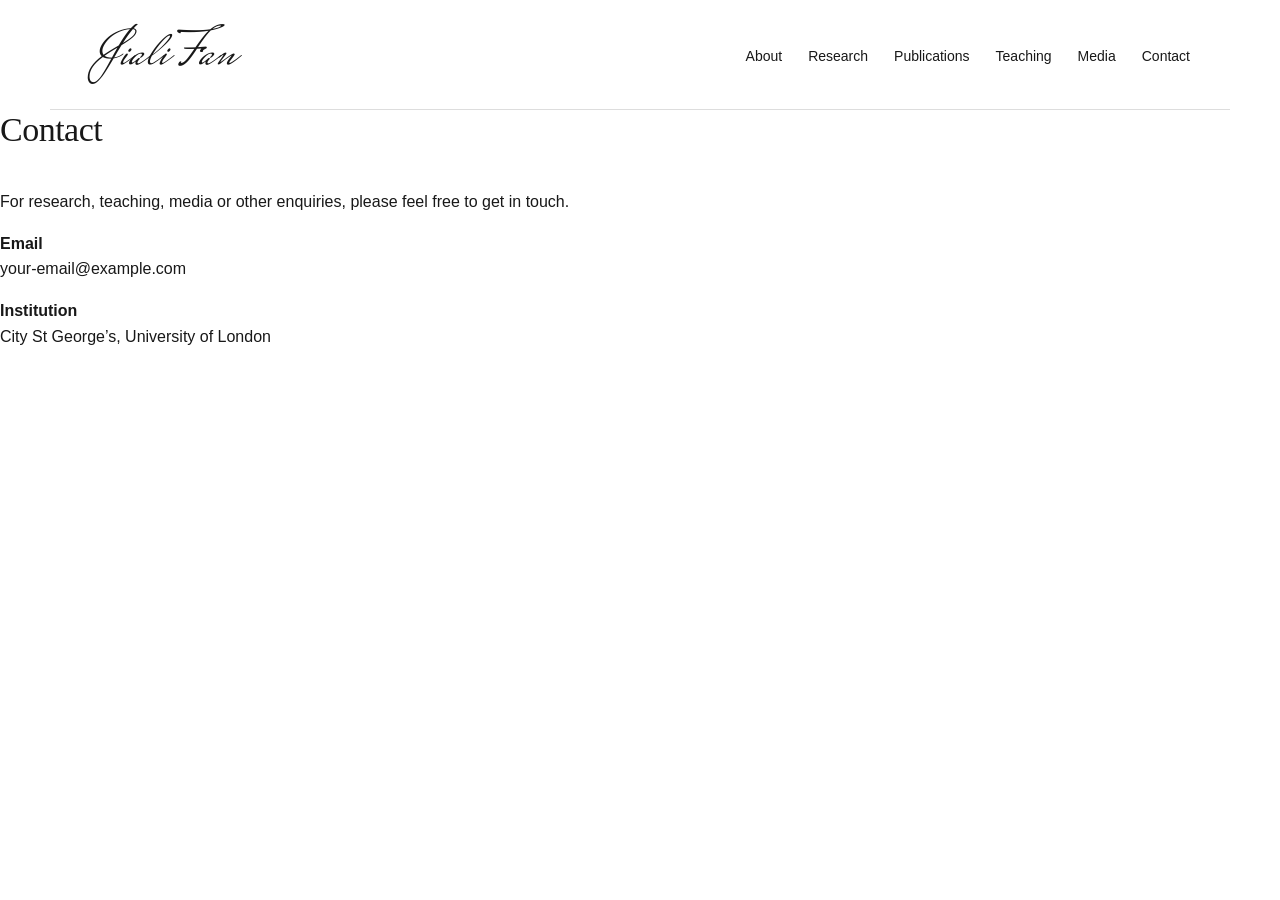
==== contact.html @ 418288d6 "Create contact.html" ====
<!DOCTYPE html>
<html lang="en">

<head>
  <meta charset="UTF-8">
  <meta name="viewport" content="width=device-width, initial-scale=1.0">
  <title>Contact | Jiali Fan</title>

  <link rel="preconnect" href="https://fonts.googleapis.com">
  <link rel="preconnect" href="https://fonts.gstatic.com" crossorigin>
  <link href="https://fonts.googleapis.com/css2?family=Mrs+Saint+Delafield&display=swap" rel="stylesheet">

  <link rel="stylesheet" href="styles.css">
</head>

<body>

  <header class="site-header">
    <a class="site-name" href="index.html">Jiali Fan</a>

    <nav>
      <a href="index.html">About</a>
      <a href="research.html">Research</a>
      <a href="publications.html">Publications</a>
      <a href="teaching.html">Teaching</a>
      <a href="media.html">Media</a>
      <a href="contact.html">Contact</a>
    </nav>
  </header>

  <main class="contact-page">

    <h1 class="page-title">Contact</h1>

    <div class="contact-content">

      <p>
        For research, teaching, media or other enquiries, please feel free to get in touch.
      </p>

      <p>
        <strong>Email</strong><br>
        your-email@example.com
      </p>

      <p>
        <strong>Institution</strong><br>
        City St George’s, University of London
      </p>

    </div>

  </main>

</body>
</html>
---- styles.css ----
@import url('https://fonts.googleapis.com/css2?family=Mrs+Saint+Delafield&display=swap');

/* =========================
   GLOBAL
========================= */

* {
  box-sizing: border-box;
}

html {
  scroll-behavior: smooth;
}

body {
  margin: 0;
  background: #ffffff;
  color: #181818;
  font-family: "Helvetica Neue", Helvetica, Arial, sans-serif;
  font-size: 16px;
  line-height: 1.6;
}

a {
  color: inherit;
}


/* =========================
   HEADER
========================= */

.site-header {
  max-width: 1180px;
  margin: 0 auto;
  padding: 28px 40px 24px;

  display: flex;
  justify-content: space-between;
  align-items: center;
  gap: 40px;

  border-bottom: 1px solid #dddddd;
}

.site-name {
  font-family: "Mrs Saint Delafield", cursive;
  font-size: 52px;
  font-style: normal;
  font-weight: 400;
  line-height: 1.1;

  text-decoration: none;
  white-space: nowrap;
}

nav {
  display: flex;
  align-items: center;
  gap: 26px;
  flex-wrap: wrap;
}

nav a {
  font-size: 14px;
  text-decoration: none;
}

nav a:hover {
  text-decoration: underline;
}


/* =========================
   ABOUT / HOME
========================= */

.about-page {
  max-width: 1180px;
  margin: 0 auto;
  padding: 65px 40px 110px;
}

.about-layout {
  display: grid;
  grid-template-columns: 40% 1fr;
  gap: 65px;
  align-items: start;
}

.about-photo img {
  width: 100%;
  height: auto;
  display: block;
}

.about-text {
  padding-top: 4px;
}

.about-text h1 {
  margin: 0 0 30px;

  font-size: 38px;
  font-weight: 400;
  line-height: 1.1;
  letter-spacing: -0.5px;
}

.about-text p {
  max-width: 610px;
  margin: 0 0 22px;

  font-size: 16px;
  line-height: 1.72;
}


/* =========================
   RESEARCH
========================= */

.research-page {
  max-width: 1180px;
  margin: 0 auto;
  padding: 65px 40px 110px;
}
.research-page-title {
  margin: 0 0 36px;
  font-family: Georgia, "Times New Roman", serif;
  font-size: 34px;
  font-weight: 400;
  line-height: 1.15;
  letter-spacing: -0.5px;
}

.research-grid {
  display: grid;
  grid-template-columns: repeat(2, 1fr);
  gap: 22px;
}

.research-card {
  min-height: 300px;
  padding: 34px 36px;

  background: #f7f6f2;
  border: none;

  position: relative;

  display: flex;
  flex-direction: column;

  transition: background 0.2s ease;
}

.research-card:hover {
  background: #f1efe9;
}

.research-card h2 {
  margin: 0;
  padding-right: 0;

  max-width: 360px;

  font-family: Georgia, "Times New Roman", serif;
  font-size: 27px;
  font-weight: 400;
  line-height: 1.18;
  letter-spacing: -0.4px;
}

.research-card p {
  margin: auto 0 0;
  max-width: 420px;

  font-size: 14px;
  line-height: 1.72;
  color: #444444;
}


/* =========================
   MOBILE
========================= */

@media (max-width: 800px) {

  .site-header {
    padding: 24px 22px 20px;
    display: block;
  }

  .site-name {
    display: inline-block;
    margin-bottom: 18px;
    font-size: 46px;
  }

  nav {
    gap: 12px 18px;
  }

  .about-page,
  .research-page {
    padding: 42px 22px 80px;
  }

  .about-layout {
    grid-template-columns: 1fr;
    gap: 38px;
  }

  .about-text h1 {
    font-size: 34px;
  }

  .research-grid {
    grid-template-columns: 1fr;
    gap: 18px;
  }

  .research-card {
    min-height: 260px;
    padding: 30px;
  }

  .research-card h2 {
    font-size: 24px;
    padding-right: 0;
  }

  .research-card::after {
    top: 31px;
    right: 30px;
  }
}
/* =========================
   PUBLICATIONS
========================= */

.publications-page {
  max-width: 1180px;
  margin: 0 auto;
  padding: 65px 40px 110px;
}

.page-title {
  margin: 0 0 45px;

  font-family: Georgia, "Times New Roman", serif;
  font-size: 34px;
  font-weight: 400;
  line-height: 1.15;
  letter-spacing: -0.5px;
}

.publication-list {
  border-top: 1px solid #dddddd;
}

.publication-item {
  display: grid;
  grid-template-columns: 110px 1fr;
  gap: 45px;

  padding: 28px 0 32px;
  border-bottom: 1px solid #dddddd;
}

.publication-year {
  font-size: 14px;
  color: #666666;
}

.publication-details h2 {
  margin: 0 0 8px;

  font-family: Georgia, "Times New Roman", serif;
  font-size: 20px;
  font-weight: 400;
  line-height: 1.35;
}

.publication-meta {
  margin: 0;
  font-size: 14px;
  line-height: 1.6;
  color: #555555;
}


/* MOBILE */

@media (max-width: 800px) {

  .publications-page {
    padding: 42px 22px 80px;
  }

  .page-title {
    font-size: 30px;
    margin-bottom: 34px;
  }

  .publication-item {
    grid-template-columns: 1fr;
    gap: 8px;
    padding: 24px 0 28px;
  }

  .publication-details h2 {
    font-size: 19px;
  }
}
/* =========================
   PUBLICATIONS PAGE
========================= */

.publications-page {
  max-width: 1180px;
  margin: 0 auto;
  padding: 65px 40px 110px;
}

.page-title {
  margin: 0 0 40px;

  font-family: Georgia, "Times New Roman", serif;
  font-size: 34px;
  font-weight: 400;
  line-height: 1.15;
  letter-spacing: -0.5px;
}

.publication-list {
  width: 100%;
  border-top: 1px solid #dddddd;
}

.publication-item {
  display: grid;
  grid-template-columns: 90px minmax(0, 1fr);
  gap: 45px;

  padding: 30px 0;
  border-bottom: 1px solid #dddddd;
}

.publication-year {
  font-size: 14px;
  color: #666666;
  padding-top: 3px;
}

.publication-details h2 {
  margin: 0 0 8px;

  font-family: Georgia, "Times New Roman", serif;
  font-size: 20px;
  font-weight: 400;
  line-height: 1.35;
}

.publication-meta {
  margin: 0;
  font-size: 14px;
  line-height: 1.6;
  color: #555555;
}

@media (max-width: 800px) {

  .publications-page {
    padding: 42px 22px 80px;
  }

  .page-title {
    font-size: 30px;
    margin-bottom: 32px;
  }

  .publication-item {
    grid-template-columns: 1fr;
    gap: 8px;
    padding: 25px 0;
  }
}
/* =========================
   TEACHING PAGE
========================= */

.teaching-page {
  max-width: 1180px;
  margin: 0 auto;
  padding: 65px 40px 110px;
}

.teaching-list {
  border-top: 1px solid #dddddd;
}

.teaching-item {
  display: grid;
  grid-template-columns: 220px minmax(0, 1fr);
  gap: 55px;

  padding: 34px 0 38px;
  border-bottom: 1px solid #dddddd;
}

.teaching-item h2 {
  margin: 0;

  font-family: Georgia, "Times New Roman", serif;
  font-size: 20px;
  font-weight: 400;
  line-height: 1.35;
}

.teaching-item p {
  margin: 0;
  max-width: 650px;

  font-size: 15px;
  line-height: 1.7;
  color: #444444;
}


/* MOBILE */

@media (max-width: 800px) {

  .teaching-page {
    padding: 42px 22px 80px;
  }

  .teaching-item {
    grid-template-columns: 1fr;
    gap: 12px;
    padding: 28px 0 32px;
  }
}
/* =========================
   MEDIA PAGE
========================= */

.media-page {
  max-width: 1180px;
  margin: 0 auto;
  padding: 65px 40px 110px;
}

.media-list {
  border-top: 1px solid #dddddd;
}

.media-item {
  display: grid;
  grid-template-columns: 220px minmax(0, 1fr);
  gap: 55px;

  padding: 34px 0 38px;
  border-bottom: 1px solid #dddddd;
}

.media-item h2 {
  margin: 0;

  font-family: Georgia, "Times New Roman", serif;
  font-size: 20px;
  font-weight: 400;
  line-height: 1.35;
}

.media-item p {
  margin: 0;
  max-width: 650px;

  font-size: 15px;
  line-height: 1.7;
  color: #444444;
}


/* MOBILE */

@media (max-width: 800px) {

  .media-page {
    padding: 42px 22px 80px;
  }

  .media-item {
    grid-template-columns: 1fr;
    gap: 12px;
    padding: 28px 0 32px;
  }
}
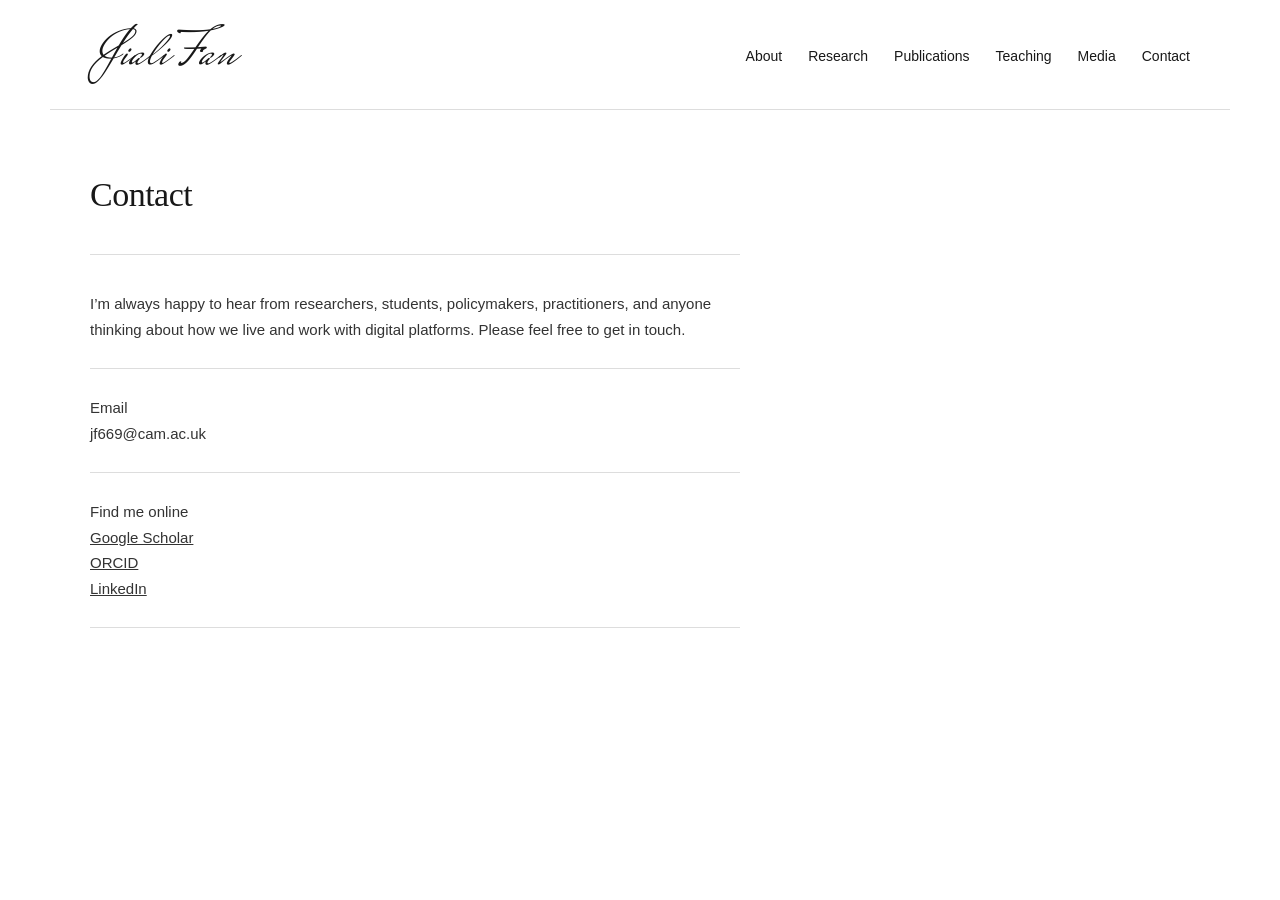
==== commit 446b35ef: "Update contact.html" ====
--- a/contact.html
+++ b/contact.html
@@ -34,23 +34,40 @@
 
     <div class="contact-content">
 
-      <p>
-        For research, teaching, media or other enquiries, please feel free to get in touch.
-      </p>
+  <p>
+    I’m always happy to hear from researchers, students, policymakers,
+    practitioners, and anyone thinking about how we live and work with
+    digital platforms. Please feel free to get in touch.
+  </p>
 
-      <p>
-        <strong>Email</strong><br>
-        your-email@example.com
-      </p>
+  <p>
+    <strong>Email</strong><br>
+    jf669@cam.ac.uk
+  </p>
 
-      <p>
-        <strong>Institution</strong><br>
-        City St George’s, University of London
-      </p>
+  <p>
+    <strong>Find me online</strong><br>
 
-    </div>
+    <a href="https://scholar.google.com/citations?user=V_Uys44AAAAJ&hl=en"
+       target="_blank"
+       rel="noopener noreferrer">
+      Google Scholar
+    </a>
+    <br>
 
-  </main>
+    <a href="https://orcid.org/0000-0003-2521-6687"
+       target="_blank"
+       rel="noopener noreferrer">
+      ORCID
+    </a>
+    <br>
 
-</body>
-</html>
+    <a href="https://www.linkedin.com/in/jiali-fan-758534140/"
+       target="_blank"
+       rel="noopener noreferrer">
+      LinkedIn
+    </a>
+
+  </p>
+
+</div>
--- a/styles.css
+++ b/styles.css
@@ -454,35 +454,226 @@
   padding: 65px 40px 110px;
 }
 
-.media-list {
+.media-section {
+  margin-top: 55px;
+}
+
+.media-section:first-of-type {
+  margin-top: 0;
+}
+
+.media-section-title {
+  margin: 0 0 28px;
+  padding-bottom: 15px;
+
+  border-bottom: 1px solid #dddddd;
+
+  font-family: Georgia, "Times New Roman", serif;
+  font-size: 23px;
+  font-weight: 400;
+  line-height: 1.3;
+}
+
+
+/* MEDIA & COMMENTARY */
+
+.commentary-grid {
+  display: grid;
+  grid-template-columns: repeat(3, 1fr);
+  gap: 35px;
+}
+
+.commentary-card {
+  min-height: 285px;
+
+  display: flex;
+  flex-direction: column;
+}
+
+.media-label {
+  margin: 0 0 16px;
+
+  font-size: 12px;
+  line-height: 1.5;
+  text-transform: uppercase;
+  letter-spacing: 0.7px;
+  color: #777777;
+}
+
+.commentary-card h3,
+.engagement-card h3 {
+  margin: 0 0 17px;
+
+  font-family: Georgia, "Times New Roman", serif;
+  font-size: 20px;
+  font-weight: 400;
+  line-height: 1.35;
+}
+
+.commentary-card h3 a {
+  color: inherit;
+  text-decoration: none;
+}
+
+.commentary-card h3 a:hover {
+  text-decoration: underline;
+  text-decoration-thickness: 1px;
+  text-underline-offset: 4px;
+}
+
+.commentary-card p:not(.media-label) {
+  margin: 0 0 20px;
+
+  font-size: 14px;
+  line-height: 1.7;
+  color: #444444;
+}
+
+.media-link {
+  margin-top: auto;
+
+  width: fit-content;
+
+  font-size: 13px;
+  color: #181818;
+  text-decoration: none;
+}
+
+.media-link:hover {
+  text-decoration: underline;
+  text-underline-offset: 4px;
+}
+
+.muted-link {
+  color: #888888;
+}
+
+
+/* TALKS & PUBLIC ENGAGEMENT */
+
+.public-engagement {
+  margin-top: 85px;
+}
+
+.engagement-grid {
+  display: grid;
+  grid-template-columns: repeat(3, 1fr);
+  gap: 28px;
+}
+
+.engagement-card {
+  display: flex;
+  flex-direction: column;
+}
+
+.engagement-card img {
+  width: 100%;
+  height: 230px;
+
+  display: block;
+  object-fit: cover;
+
+  margin-bottom: 23px;
+}
+
+.engagement-text {
+  padding-right: 8px;
+}
+
+.engagement-card p:not(.media-label) {
+  margin: 0;
+
+  font-size: 14px;
+  line-height: 1.7;
+  color: #444444;
+}
+
+
+/* =========================
+   MEDIA — TABLET
+========================= */
+
+@media (max-width: 950px) {
+
+  .commentary-grid {
+    grid-template-columns: 1fr 1fr;
+  }
+
+  .engagement-grid {
+    grid-template-columns: 1fr 1fr;
+  }
+}
+
+
+/* =========================
+   MEDIA — MOBILE
+========================= */
+
+@media (max-width: 800px) {
+
+  .media-page {
+    padding: 42px 22px 80px;
+  }
+
+  .media-section {
+    margin-top: 45px;
+  }
+
+  .public-engagement {
+    margin-top: 65px;
+  }
+
+  .commentary-grid,
+  .engagement-grid {
+    grid-template-columns: 1fr;
+  }
+
+  .commentary-card {
+    min-height: auto;
+    padding-bottom: 30px;
+    border-bottom: 1px solid #eeeeee;
+  }
+
+  .media-link {
+    margin-top: 10px;
+  }
+
+  .engagement-card {
+    margin-bottom: 25px;
+  }
+
+  .engagement-card img {
+    height: auto;
+  }
+}
+/* =========================
+   CONTACT PAGE
+========================= */
+
+.contact-page {
+  max-width: 1180px;
+  margin: 0 auto;
+  padding: 65px 40px 110px;
+}
+
+.contact-content {
+  max-width: 650px;
+  padding-top: 10px;
   border-top: 1px solid #dddddd;
 }
 
-.media-item {
-  display: grid;
-  grid-template-columns: 220px minmax(0, 1fr);
-  gap: 55px;
-
-  padding: 34px 0 38px;
+.contact-content p {
+  margin: 0;
+  padding: 26px 0;
   border-bottom: 1px solid #dddddd;
-}
-
-.media-item h2 {
-  margin: 0;
-
-  font-family: Georgia, "Times New Roman", serif;
-  font-size: 20px;
-  font-weight: 400;
-  line-height: 1.35;
-}
-
-.media-item p {
-  margin: 0;
-  max-width: 650px;
 
   font-size: 15px;
   line-height: 1.7;
-  color: #444444;
+  color: #333333;
+}
+
+.contact-content strong {
+  font-weight: 500;
 }
 
 
@@ -490,13 +681,35 @@
 
 @media (max-width: 800px) {
 
-  .media-page {
+  .contact-page {
     padding: 42px 22px 80px;
   }
-
-  .media-item {
-    grid-template-columns: 1fr;
-    gap: 12px;
-    padding: 28px 0 32px;
-  }
-}
+}
+.publication-details h2 a {
+  color: inherit;
+  text-decoration: none;
+}
+
+.publication-details h2 a:hover {
+  text-decoration: underline;
+  text-decoration-thickness: 1px;
+  text-underline-offset: 4px;
+}
+.teaching-modules {
+  margin: 18px 0 0;
+  padding: 0;
+  list-style: none;
+}
+
+.teaching-modules li {
+  margin: 0;
+  padding: 9px 0;
+  border-bottom: 1px solid #eeeeee;
+
+  font-size: 15px;
+  line-height: 1.6;
+}
+
+.teaching-modules li:last-child {
+  border-bottom: none;
+}
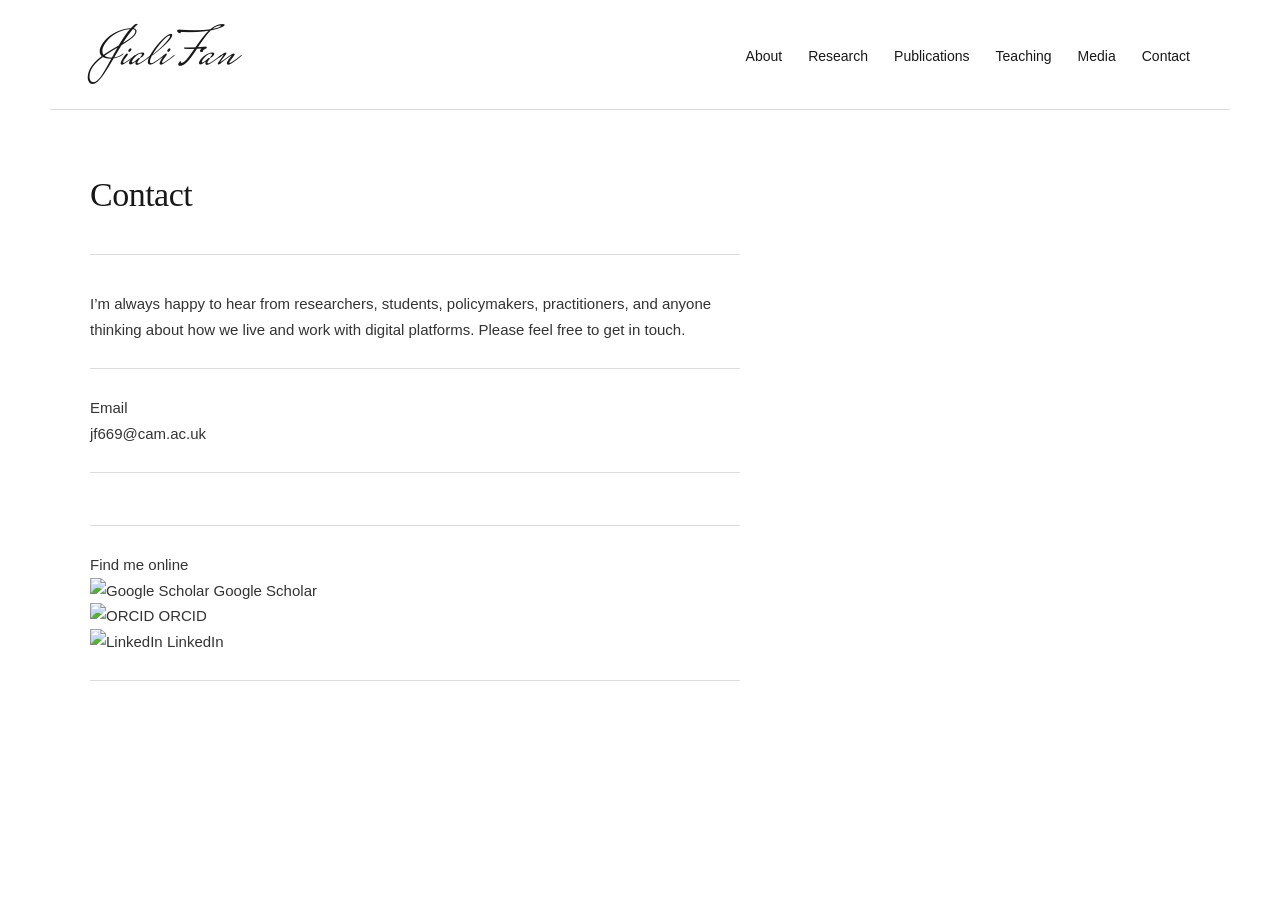
==== commit 54fd4799: "Update contact.html" ====
--- a/contact.html
+++ b/contact.html
@@ -46,28 +46,34 @@
   </p>
 
   <p>
-    <strong>Find me online</strong><br>
+    <p class="profile-links">
+  <strong>Find me online</strong><br>
 
-    <a href="https://scholar.google.com/citations?user=V_Uys44AAAAJ&hl=en"
-       target="_blank"
-       rel="noopener noreferrer">
-      Google Scholar
-    </a>
-    <br>
+  <a href="https://scholar.google.com/citations?user=V_Uys44AAAAJ&hl=en"
+     target="_blank"
+     rel="noopener noreferrer">
+    <img src="https://cdn.simpleicons.org/googlescholar"
+         alt="Google Scholar">
+    Google Scholar
+  </a>
 
-    <a href="https://orcid.org/0000-0003-2521-6687"
-       target="_blank"
-       rel="noopener noreferrer">
-      ORCID
-    </a>
-    <br>
+  <br>
 
-    <a href="https://www.linkedin.com/in/jiali-fan-758534140/"
-       target="_blank"
-       rel="noopener noreferrer">
-      LinkedIn
-    </a>
+  <a href="https://orcid.org/0000-0003-2521-6687"
+     target="_blank"
+     rel="noopener noreferrer">
+    <img src="https://cdn.simpleicons.org/orcid"
+         alt="ORCID">
+    ORCID
+  </a>
 
-  </p>
+  <br>
 
-</div>
+  <a href="https://www.linkedin.com/in/jiali-fan-758534140/"
+     target="_blank"
+     rel="noopener noreferrer">
+    <img src="https://cdn.simpleicons.org/linkedin"
+         alt="LinkedIn">
+    LinkedIn
+  </a>
+</p>
--- a/styles.css
+++ b/styles.css
@@ -713,3 +713,12 @@
 .teaching-modules li:last-child {
   border-bottom: none;
 }
+.contact-content a {
+  color: inherit;
+  text-decoration: none;
+}
+
+.contact-content a:hover {
+  text-decoration: underline;
+  text-underline-offset: 4px;
+}
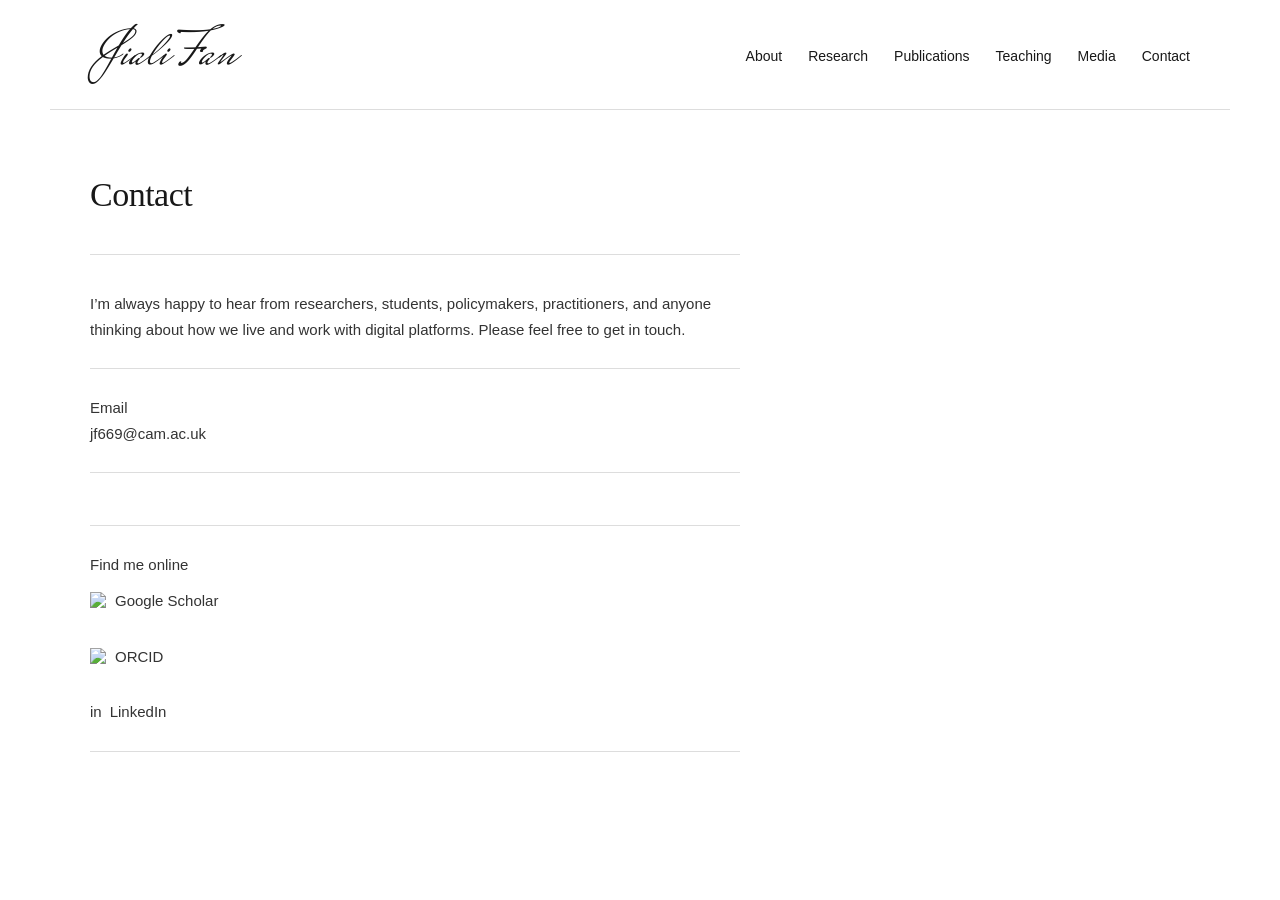
==== commit 3ea0eea8: "Update contact.html" ====
--- a/contact.html
+++ b/contact.html
@@ -70,10 +70,10 @@
   <br>
 
   <a href="https://www.linkedin.com/in/jiali-fan-758534140/"
-     target="_blank"
-     rel="noopener noreferrer">
-    <img src="https://cdn.simpleicons.org/linkedin"
-         alt="LinkedIn">
-    LinkedIn
+   target="_blank"
+   rel="noopener noreferrer">
+  <span class="linkedin-icon">in</span>
+  LinkedIn
+</a>
   </a>
 </p>
--- a/styles.css
+++ b/styles.css
@@ -722,3 +722,24 @@
   text-decoration: underline;
   text-underline-offset: 4px;
 }
+.profile-links a {
+  display: inline-flex;
+  align-items: center;
+  gap: 8px;
+
+  margin-top: 10px;
+
+  color: inherit;
+  text-decoration: none;
+}
+
+.profile-links a:hover {
+  text-decoration: underline;
+  text-underline-offset: 4px;
+}
+
+.profile-links img {
+  width: 17px;
+  height: 17px;
+  object-fit: contain;
+}
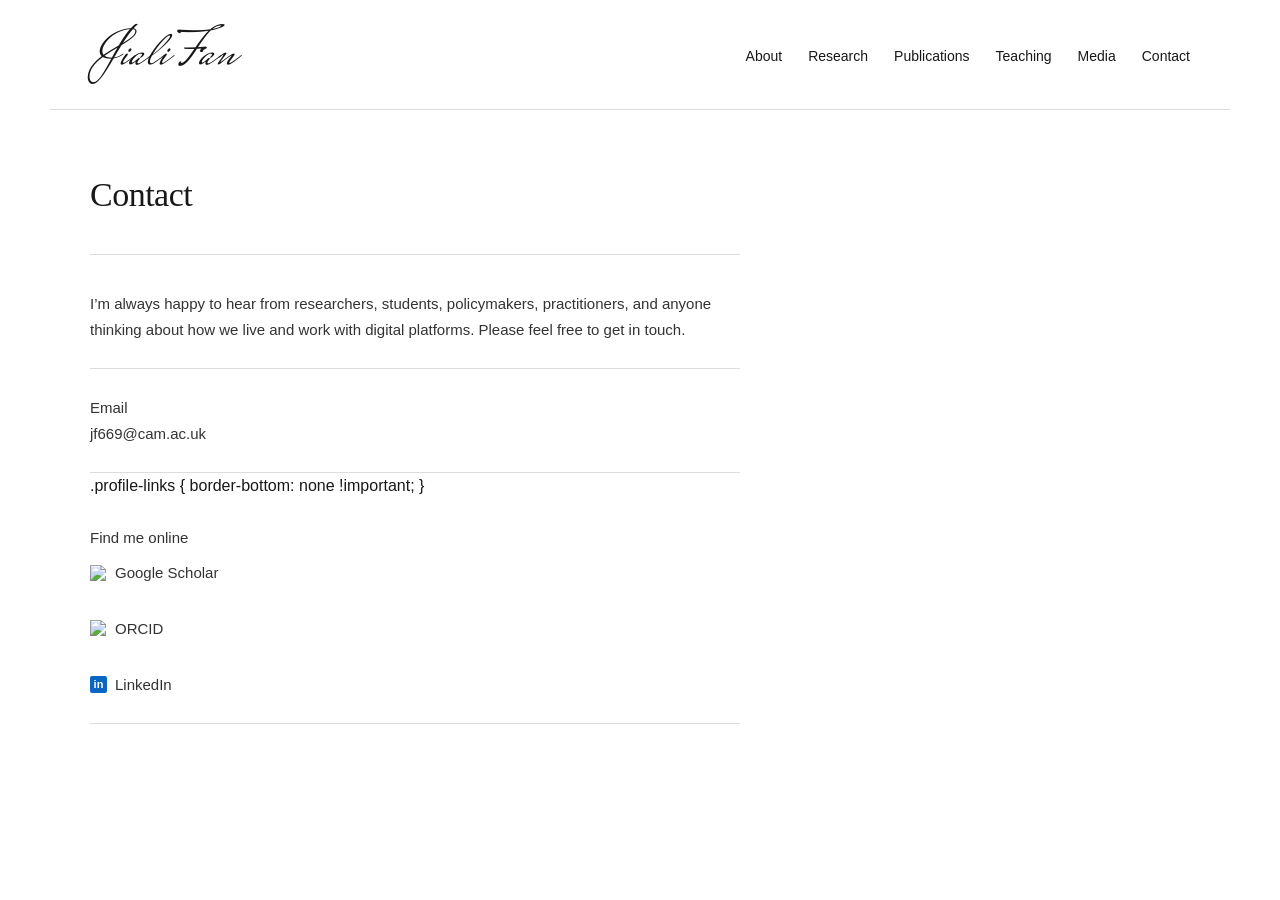
==== commit f8384772: "Update contact.html" ====
--- a/contact.html
+++ b/contact.html
@@ -44,8 +44,10 @@
     <strong>Email</strong><br>
     jf669@cam.ac.uk
   </p>
-
-  <p>
+      
+.profile-links {
+  border-bottom: none !important;
+}
     <p class="profile-links">
   <strong>Find me online</strong><br>
 
--- a/styles.css
+++ b/styles.css
@@ -743,3 +743,21 @@
   height: 17px;
   object-fit: contain;
 }
+.linkedin-icon {
+  width: 17px;
+  height: 17px;
+
+  display: inline-flex;
+  align-items: center;
+  justify-content: center;
+
+  background: #0a66c2;
+  color: white;
+
+  font-family: Arial, sans-serif;
+  font-size: 11px;
+  font-weight: bold;
+  line-height: 1;
+
+  border-radius: 2px;
+}
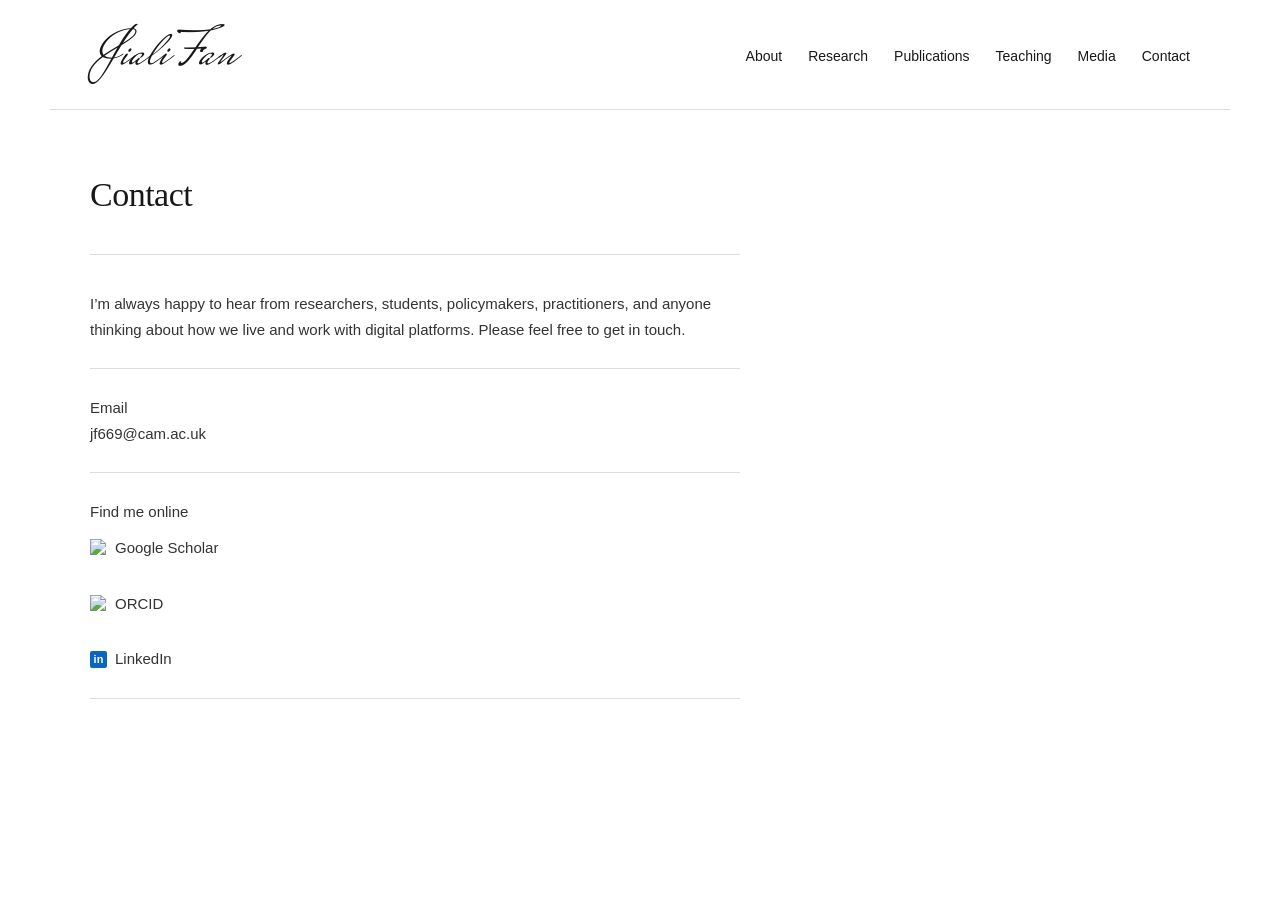
==== commit 62e80ca6: "Update contact.html" ====
--- a/contact.html
+++ b/contact.html
@@ -44,10 +44,7 @@
     <strong>Email</strong><br>
     jf669@cam.ac.uk
   </p>
-      
-.profile-links {
-  border-bottom: none !important;
-}
+    
     <p class="profile-links">
   <strong>Find me online</strong><br>
 
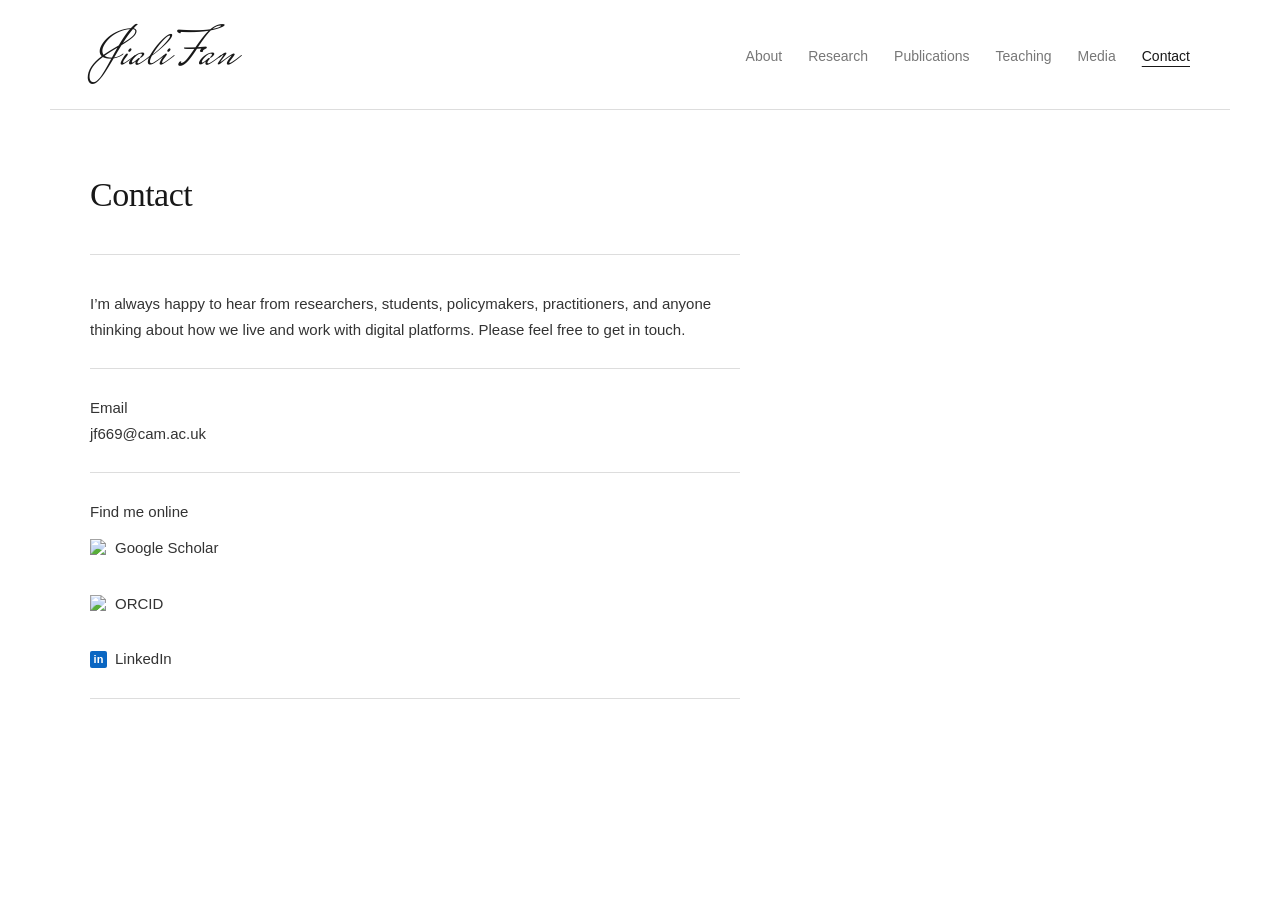
==== commit 401e36db: "Update contact.html" ====
--- a/contact.html
+++ b/contact.html
@@ -24,7 +24,7 @@
       <a href="publications.html">Publications</a>
       <a href="teaching.html">Teaching</a>
       <a href="media.html">Media</a>
-      <a href="contact.html">Contact</a>
+      <a href="contact.html" class="active">Contact</a>
     </nav>
   </header>
 
--- a/styles.css
+++ b/styles.css
@@ -64,10 +64,17 @@
 nav a {
   font-size: 14px;
   text-decoration: none;
+  color: #777777;
 }
 
 nav a:hover {
-  text-decoration: underline;
+  color: #181818;
+  text-decoration: none;
+}
+
+nav a.active {
+  color: #181818;
+  font-weight: 500;
 }
 
 
@@ -761,3 +768,8 @@
 
   border-radius: 2px;
 }
+nav a.active {
+  text-decoration: underline;
+  text-underline-offset: 5px;
+  text-decoration-thickness: 1px;
+}
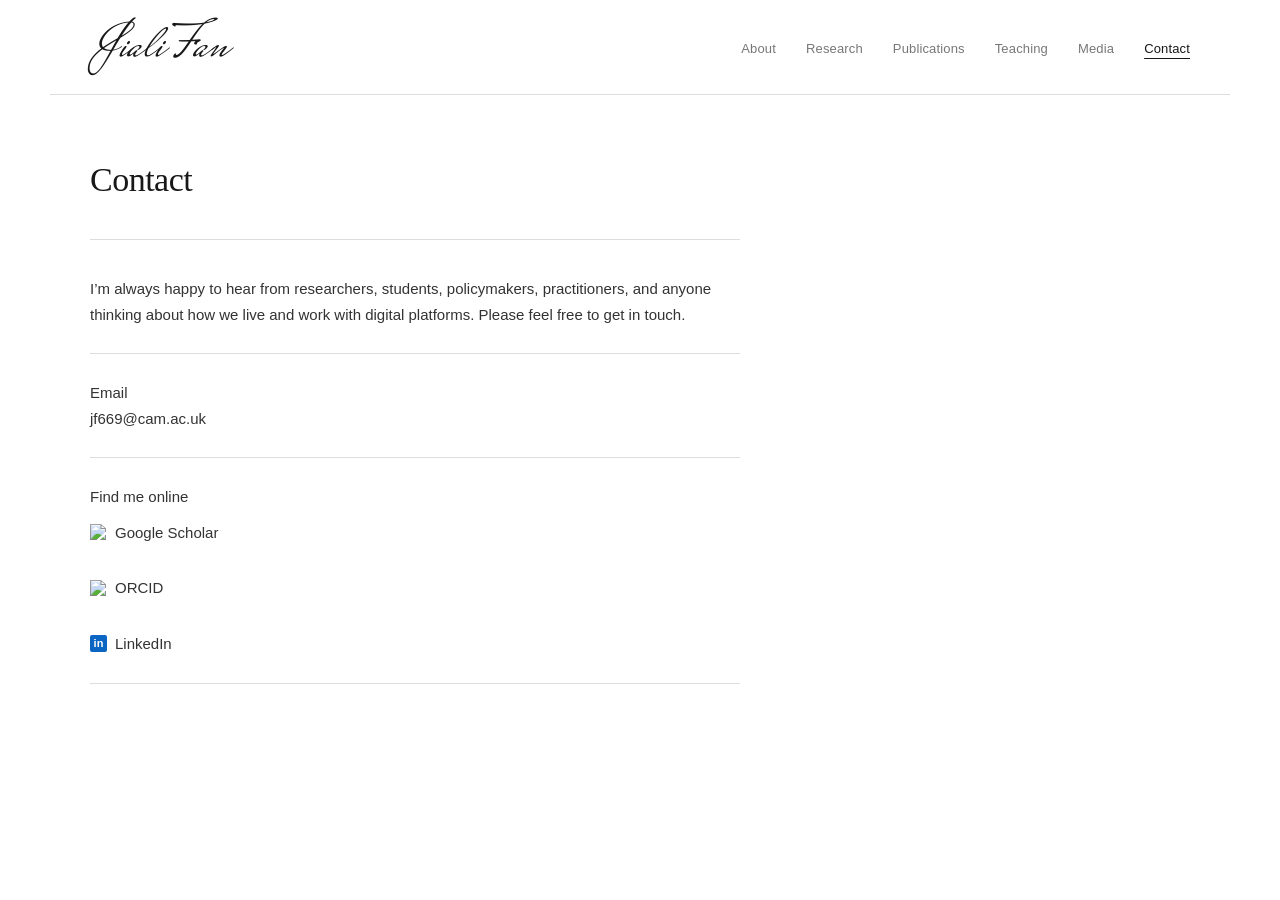
==== commit adacf89f: "Update contact.html" ====
--- a/contact.html
+++ b/contact.html
@@ -5,6 +5,7 @@
   <meta charset="UTF-8">
   <meta name="viewport" content="width=device-width, initial-scale=1.0">
   <title>Contact | Jiali Fan</title>
+  <meta name="description" content="Contact Jiali Fan and find links to Google Scholar, ORCID and LinkedIn.">
 
   <link rel="preconnect" href="https://fonts.googleapis.com">
   <link rel="preconnect" href="https://fonts.gstatic.com" crossorigin>
--- a/styles.css
+++ b/styles.css
@@ -33,7 +33,7 @@
 .site-header {
   max-width: 1180px;
   margin: 0 auto;
-  padding: 28px 40px 24px;
+  padding: 24px 40px 20px;
 
   display: flex;
   justify-content: space-between;
@@ -45,10 +45,10 @@
 
 .site-name {
   font-family: "Mrs Saint Delafield", cursive;
-  font-size: 52px;
+  font-size: 50px;
   font-style: normal;
   font-weight: 400;
-  line-height: 1.1;
+  line-height: 1;
 
   text-decoration: none;
   white-space: nowrap;
@@ -57,14 +57,18 @@
 nav {
   display: flex;
   align-items: center;
-  gap: 26px;
+  gap: 30px;
   flex-wrap: wrap;
 }
 
 nav a {
-  font-size: 14px;
+  font-size: 13px;
+  font-weight: 400;
+  letter-spacing: 0.15px;
   text-decoration: none;
   color: #777777;
+
+  transition: color 0.2s ease;
 }
 
 nav a:hover {
@@ -108,20 +112,21 @@
 .about-text h1 {
   margin: 0 0 30px;
 
-  font-size: 38px;
-  font-weight: 400;
-  line-height: 1.1;
+  font-family: Georgia, "Times New Roman", serif;
+  font-size: 34px;
+  font-weight: 400;
+  line-height: 1.15;
   letter-spacing: -0.5px;
 }
 
 .about-text p {
-  max-width: 610px;
+  max-width: 600px;
   margin: 0 0 22px;
 
   font-size: 16px;
   line-height: 1.72;
-}
-
+  color: #333333;
+}
 
 /* =========================
    RESEARCH
@@ -132,8 +137,10 @@
   margin: 0 auto;
   padding: 65px 40px 110px;
 }
+
 .research-page-title {
-  margin: 0 0 36px;
+  margin: 0 0 40px;
+
   font-family: Georgia, "Times New Roman", serif;
   font-size: 34px;
   font-weight: 400;
@@ -144,106 +151,84 @@
 .research-grid {
   display: grid;
   grid-template-columns: repeat(2, 1fr);
-  gap: 22px;
+  gap: 18px;
 }
 
 .research-card {
-  min-height: 300px;
+  min-height: 260px;
   padding: 34px 36px;
 
   background: #f7f6f2;
-  border: none;
-
-  position: relative;
 
   display: flex;
   flex-direction: column;
-
-  transition: background 0.2s ease;
+  justify-content: space-between;
+
+  transition:
+    background 0.25s ease,
+    transform 0.25s ease;
 }
 
 .research-card:hover {
-  background: #f1efe9;
+  background: #f2f0eb;
+  transform: translateY(-2px);
 }
 
 .research-card h2 {
-  margin: 0;
-  padding-right: 0;
-
-  max-width: 360px;
-
-  font-family: Georgia, "Times New Roman", serif;
-  font-size: 27px;
-  font-weight: 400;
-  line-height: 1.18;
+  max-width: 370px;
+  margin: 0 0 35px;
+
+  font-family: Georgia, "Times New Roman", serif;
+  font-size: 26px;
+  font-weight: 400;
+  line-height: 1.2;
   letter-spacing: -0.4px;
 }
 
 .research-card p {
-  margin: auto 0 0;
   max-width: 420px;
+  margin: 0;
 
   font-size: 14px;
   line-height: 1.72;
-  color: #444444;
-}
-
-
-/* =========================
-   MOBILE
-========================= */
+  color: #4a4a4a;
+}
+.research-card a {
+  color: inherit;
+  text-decoration: none;
+  border-bottom: 1px solid #b8b8b8;
+}
+
+.research-card a:hover {
+  border-bottom-color: #181818;
+}
+
+
+/* MOBILE */
 
 @media (max-width: 800px) {
 
-  .site-header {
-    padding: 24px 22px 20px;
-    display: block;
-  }
-
-  .site-name {
-    display: inline-block;
-    margin-bottom: 18px;
-    font-size: 46px;
-  }
-
-  nav {
-    gap: 12px 18px;
-  }
-
-  .about-page,
   .research-page {
     padding: 42px 22px 80px;
   }
 
-  .about-layout {
-    grid-template-columns: 1fr;
-    gap: 38px;
-  }
-
-  .about-text h1 {
-    font-size: 34px;
-  }
-
   .research-grid {
     grid-template-columns: 1fr;
-    gap: 18px;
+    gap: 16px;
   }
 
   .research-card {
-    min-height: 260px;
+    min-height: 230px;
     padding: 30px;
   }
 
   .research-card h2 {
     font-size: 24px;
-    padding-right: 0;
-  }
-
-  .research-card::after {
-    top: 31px;
-    right: 30px;
-  }
-}
+    margin-bottom: 28px;
+  }
+}
+
+
 /* =========================
    PUBLICATIONS
 ========================= */
@@ -255,7 +240,7 @@
 }
 
 .page-title {
-  margin: 0 0 45px;
+  margin: 0 0 40px;
 
   font-family: Georgia, "Times New Roman", serif;
   font-size: 34px;
